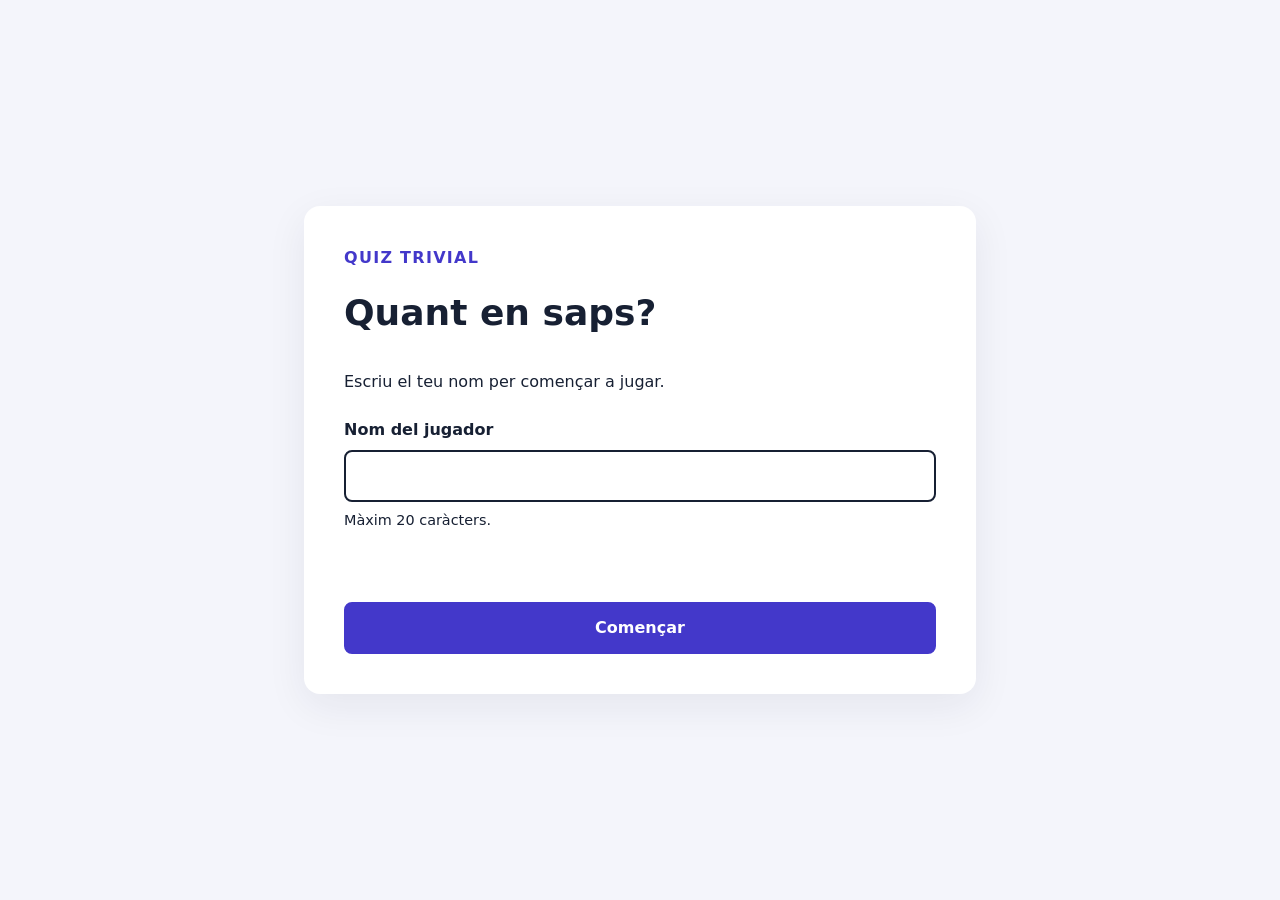
==== index.html @ 8fca5b32 "feat(game): inicia la partida i mostra les quatre opcions" ====
<!DOCTYPE html>
<html lang="ca">
<head>
  <meta charset="UTF-8">
  <meta name="viewport" content="width=device-width, initial-scale=1.0">
  <title>Quiz Trivial</title>
  <link rel="stylesheet" href="css/base.css">
  <link rel="stylesheet" href="css/access.css">
  <link rel="stylesheet" href="css/game.css">
  <link rel="stylesheet" href="css/results.css">
  <link rel="stylesheet" href="css/timer.css">
</head>
<body>
  <main>

    <!-- ===== PANTALLA screen-welcome (propietari: Joan) ===== -->

    <section class="screen" id="screen-welcome">
      <div class="card access-card">
        <header>
          <p class="access-eyebrow">Quiz Trivial</p>
          <h1>Quant en saps?</h1>
          <p>Escriu el teu nom per començar a jugar.</p>
        </header>
        <form id="welcome-form" novalidate>
          <label for="player-name">Nom del jugador</label>
          <input id="player-name" name="player-name" type="text"
                 autocomplete="nickname" required
                 aria-describedby="name-help name-error">
          <p id="name-help" class="access-help">Màxim 20 caràcters.</p>
          <p id="name-error" class="access-error" role="alert"></p>
          <button class="btn btn--primary" type="submit">Començar</button>
        </form>
      </div>
    </section>

    <!-- ===== PANTALLA screen-types (propietari: Joan) ===== -->

    <section class="screen" id="screen-types">
      <div class="card access-card">
        <header>
          <p class="access-eyebrow">Quiz Trivial</p>
          <h2 id="types-greeting" tabindex="-1">Hola!</h2>
          <p>Tria un tipus de preguntes.</p>
        </header>
        <div id="category-list" aria-label="Tipus de preguntes"></div>
      </div>
    </section>

    <!-- ===== PANTALLA screen-game (propietari: Pol) ===== -->

    <section class="screen" id="screen-game">
      <div class="card game-card">
        <p id="game-error" role="alert"></p>
        <div id="game-content" hidden>
          <header>
            <p id="game-category" class="game-category"></p>
            <div class="game-meta">
              <p id="game-progress"></p>
              <p id="game-score" aria-live="polite"></p>
            </div>
            <div id="timer"></div>
          </header>
          <h2 id="game-question" tabindex="-1"></h2>
          <div id="game-options" role="group" aria-labelledby="game-question"></div>
        </div>
        <button id="game-back" class="btn game-back" type="button">Tornar als tipus</button>
      </div>
    </section>

    <!-- ===== PANTALLA screen-results (propietari: Miquel) ===== -->

    <section class="screen" id="screen-results">
      <!-- Miquel: contingut aquí -->
    </section>

  </main>

  <script src="js/questions.js"></script>
  <script src="js/timer.js"></script>
  <script src="js/access.js"></script>
  <script src="js/game.js"></script>
  <script src="js/results.js"></script>
  <script src="js/main.js"></script>
</body>
</html>
---- css/base.css ----
/*
 * base.css
 * Propietari: Joan (joanosunaa)
 * Estils generals i visibilitat de les pantalles.
 */

:root {
  --color-primary: #4338ca;
  --color-bg: #f4f5fb;
  --color-text: #172033;
  --color-surface: #ffffff;
  --radius: 1rem;
  --space: 1rem;
}

* { box-sizing: border-box; }
body {
  margin: 0;
  background: var(--color-bg);
  color: var(--color-text);
  font-family: system-ui, -apple-system, "Segoe UI", sans-serif;
  line-height: 1.5;
}
button, input { font: inherit; }
button { cursor: pointer; }
img { display: block; max-width: 100%; }
h1, h2, p { margin-top: 0; }

/* main.js activa una sola pantalla amb la classe active. */
.screen { display: none; min-height: 100vh; padding: var(--space); }
.screen.active { display: grid; place-items: center; }
.card {
  width: 100%;
  max-width: 42rem;
  padding: calc(var(--space) * 1.5);
  border-radius: var(--radius);
  background: var(--color-surface);
  box-shadow: 0 12px 40px #17203312;
}
.btn {
  display: inline-flex;
  align-items: center;
  justify-content: center;
  min-height: 48px;
  padding: .75rem 1.25rem;
  border: 2px solid var(--color-primary);
  border-radius: calc(var(--radius) / 2);
  background: var(--color-surface);
  color: var(--color-primary);
  font-weight: 650;
  text-decoration: none;
  text-align: center;
}
.btn--primary { background: var(--color-primary); color: var(--color-surface); }
.btn:hover { filter: brightness(.93); }
.btn:disabled { opacity: .55; cursor: default; }
:focus-visible { outline: 3px solid var(--color-text); outline-offset: 4px; }
@media (min-width: 48rem) {
  .screen { padding: calc(var(--space) * 3); }
  .card { padding: calc(var(--space) * 2.5); }
}
---- css/access.css ----
/*
 * access.css
 * Propietari: Joan (joanosunaa)
 * Estils de les pantalles de nom i tipus.
 */

.access-card h1, .access-card h2 { font-size: clamp(1.75rem, 5vw, 2.25rem); }
.access-eyebrow { color: var(--color-primary); font-weight: 750; letter-spacing: .08em; text-transform: uppercase; }
#welcome-form { display: grid; gap: .5rem; margin-top: 1.5rem; }
#welcome-form label { font-weight: 650; }
#player-name {
  width: 100%; min-height: 48px; padding: .75rem;
  color: var(--color-text); background: var(--color-surface);
  border: 2px solid var(--color-text); border-radius: .5rem;
}
.access-help { font-size: .9rem; }
.access-error { min-height: 1.5em; font-weight: 650; }
#player-name[aria-invalid="true"] { border-style: dashed; }
#category-list { display: grid; gap: var(--space); margin-top: 1.5rem; }
.access-empty { grid-column: 1 / -1; }
@media (min-width: 48rem) {
  #category-list { grid-template-columns: repeat(2, minmax(0, 1fr)); }
}
---- css/game.css ----
/*
 * game.css
 * Propietari: Pol (polserrano)
 * Estils de la pantalla de joc.
 */
---- css/results.css ----
/*
 * results.css
 * Propietari: Miquel (miguelvico)
 * Estils de la pantalla de resultats.
 */
---- css/timer.css ----
/*
 * timer.css
 * Propietari: Guillem (guillembarjuan)
 * Estils del temporitzador.
 */

#timer {
  display: flex;
  align-items: center;
  gap: 0.75rem;
  margin: 1rem 0;
}

/* Número amb els segons restants */
.timer__number {
  min-width: 2ch;
  font-size: 1.75rem;
  font-weight: bold;
  font-variant-numeric: tabular-nums;
  text-align: right;
  color: var(--color-primary, #4f46e5);
  transition: color 0.3s ease;
}

/* Fons de la barra */
.timer__bar {
  flex: 1;
  height: 0.75rem;
  border-radius: 999px;
  overflow: hidden;
  background-color: var(--color-surface-muted, #e5e7eb);
}

/* Part plena de la barra: es va buidant cada segon */
.timer__fill {
  width: 100%;
  height: 100%;
  border-radius: inherit;
  background-color: var(--color-primary, #4f46e5);
  transition: width 1s linear, background-color 0.3s ease;
}

/* Últims 5 segons: tot en vermell */
#timer.timer--danger .timer__number {
  color: var(--color-danger, #dc2626);
}

#timer.timer--danger .timer__fill {
  background-color: var(--color-danger, #dc2626);
}

/* Si l'usuari prefereix menys animacions, la barra salta sense transició */
@media (prefers-reduced-motion: reduce) {
  .timer__number,
  .timer__fill {
    transition: none;
  }
}
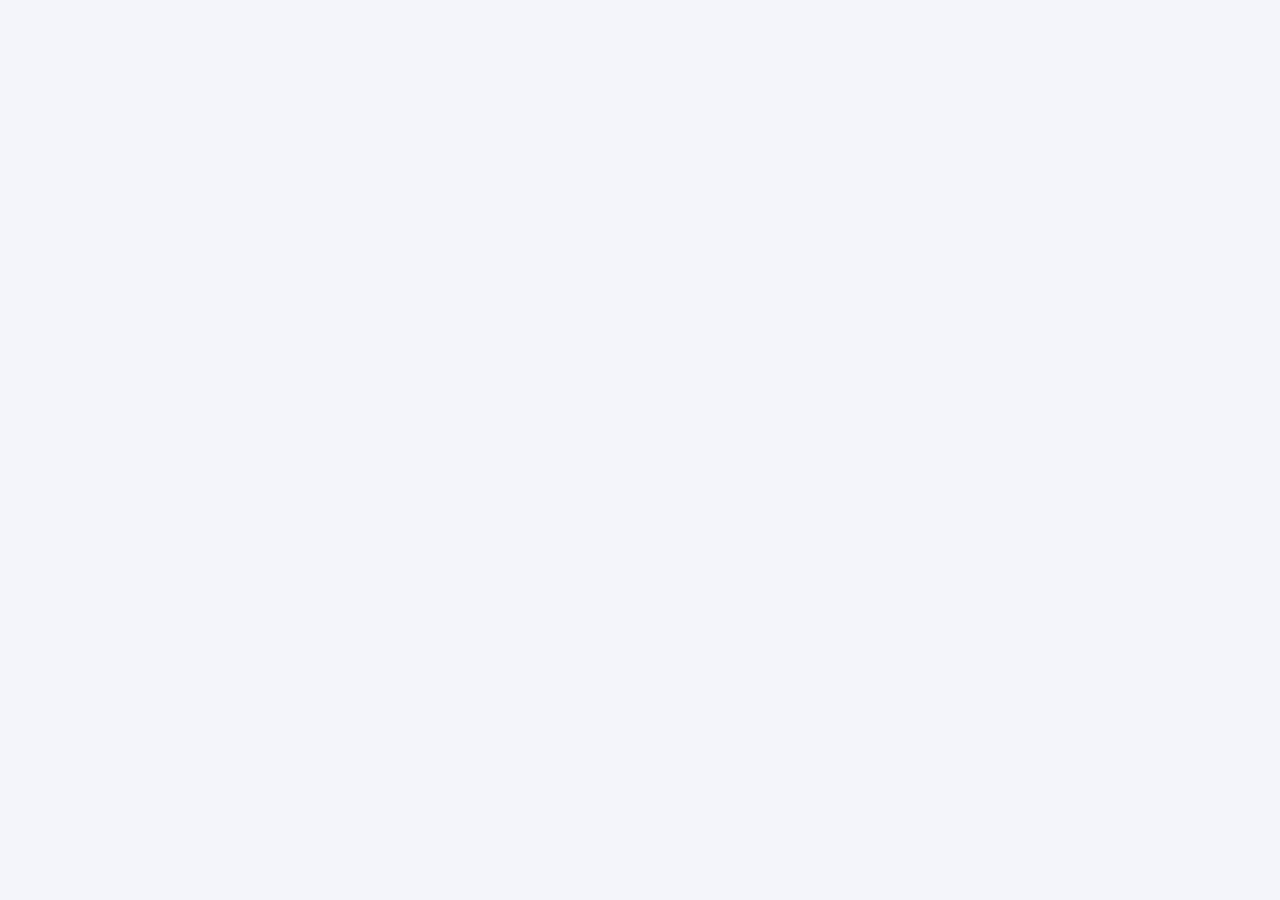
==== commit c8f7edcc: "feat(results): afegeix requisits, pantalla de resultats i estils" ====
--- a/index.html
+++ b/index.html
@@ -16,62 +16,44 @@
     <!-- ===== PANTALLA screen-welcome (propietari: Joan) ===== -->
 
     <section class="screen" id="screen-welcome">
-      <div class="card access-card">
-        <header>
-          <p class="access-eyebrow">Quiz Trivial</p>
-          <h1>Quant en saps?</h1>
-          <p>Escriu el teu nom per començar a jugar.</p>
-        </header>
-        <form id="welcome-form" novalidate>
-          <label for="player-name">Nom del jugador</label>
-          <input id="player-name" name="player-name" type="text"
-                 autocomplete="nickname" required
-                 aria-describedby="name-help name-error">
-          <p id="name-help" class="access-help">Màxim 20 caràcters.</p>
-          <p id="name-error" class="access-error" role="alert"></p>
-          <button class="btn btn--primary" type="submit">Començar</button>
-        </form>
-      </div>
+      <!-- Joan: contingut aquí -->
     </section>
 
     <!-- ===== PANTALLA screen-types (propietari: Joan) ===== -->
 
     <section class="screen" id="screen-types">
-      <div class="card access-card">
-        <header>
-          <p class="access-eyebrow">Quiz Trivial</p>
-          <h2 id="types-greeting" tabindex="-1">Hola!</h2>
-          <p>Tria un tipus de preguntes.</p>
-        </header>
-        <div id="category-list" aria-label="Tipus de preguntes"></div>
-      </div>
+      <!-- Joan: contingut aquí -->
     </section>
 
     <!-- ===== PANTALLA screen-game (propietari: Pol) ===== -->
 
     <section class="screen" id="screen-game">
-      <div class="card game-card">
-        <p id="game-error" role="alert"></p>
-        <div id="game-content" hidden>
-          <header>
-            <p id="game-category" class="game-category"></p>
-            <div class="game-meta">
-              <p id="game-progress"></p>
-              <p id="game-score" aria-live="polite"></p>
-            </div>
-            <div id="timer"></div>
-          </header>
-          <h2 id="game-question" tabindex="-1"></h2>
-          <div id="game-options" role="group" aria-labelledby="game-question"></div>
-        </div>
-        <button id="game-back" class="btn game-back" type="button">Tornar als tipus</button>
-      </div>
+      <!-- Pol: contingut aquí -->
+      <div id="timer"></div>
     </section>
 
     <!-- ===== PANTALLA screen-results (propietari: Miquel) ===== -->
 
     <section class="screen" id="screen-results">
-      <!-- Miquel: contingut aquí -->
+      <!-- ============================================================ -->
+<!-- SECCIÓ: PANTALLA DE RESULTATS (Propietari: Miquel Vico)       -->
+<!-- ============================================================ -->
+<section id="screen-results" class="screen">
+  <div class="card card--results">
+    <h2 id="results-title">Resultats finals</h2>
+    <p id="results-summary" class="results__summary"></p>
+    
+    <div id="results-list" class="results__list">
+      <!-- Les preguntes i respostes s'injectaran dinàmicament des de js/results.js -->
+    </div>
+
+    <div class="results__actions">
+      <button id="btn-restart" class="btn btn--primary">Tornar a jugar</button>
+      <button id="btn-exit" class="btn">Sortir</button>
+    </div>
+  </div>
+</section>
+<!-- ============================================================ -->
     </section>
 
   </main>
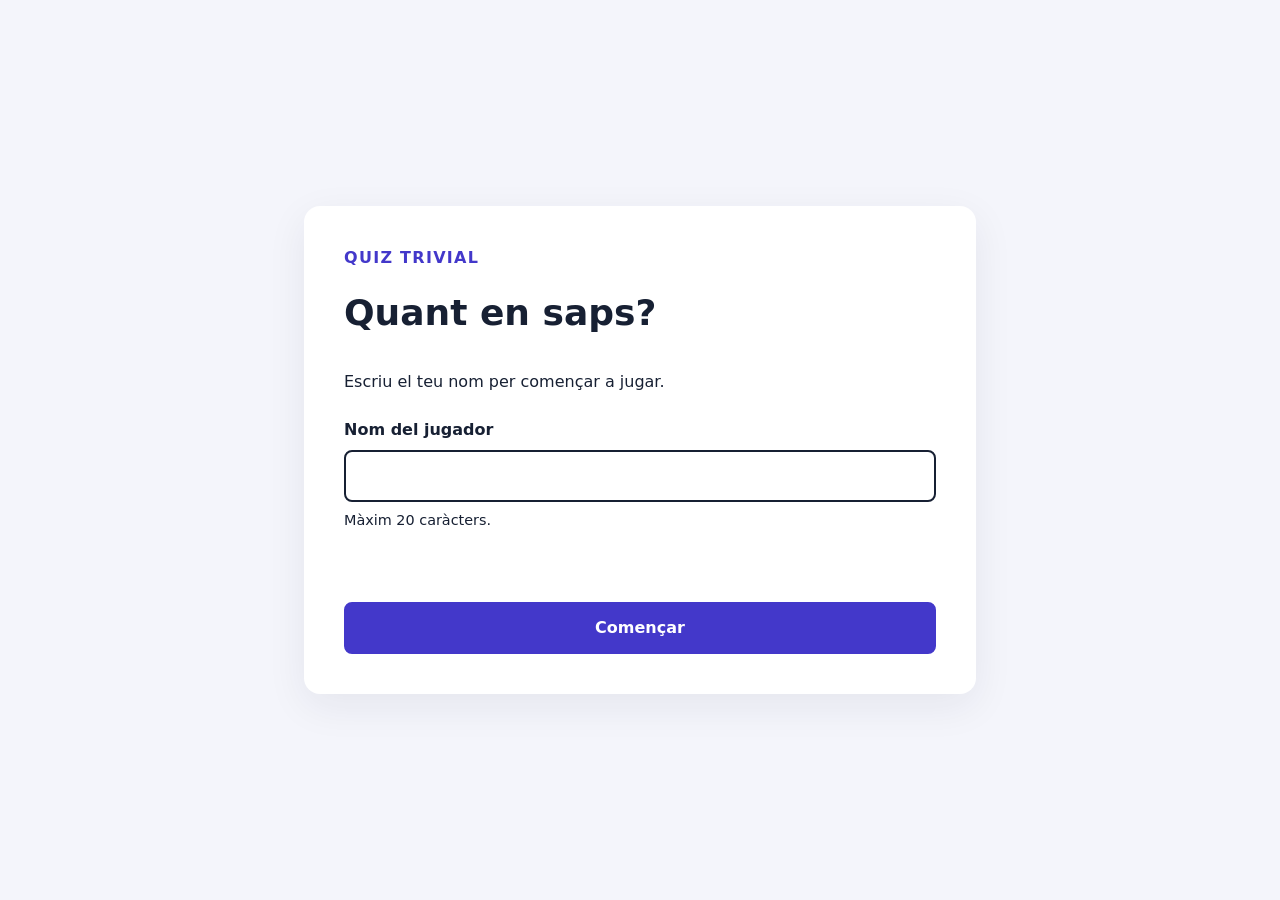
==== commit 8f30023c: "feat(game): integra el temps i registra les respostes esgotades" ====
--- a/index.html
+++ b/index.html
@@ -16,44 +16,65 @@
     <!-- ===== PANTALLA screen-welcome (propietari: Joan) ===== -->
 
     <section class="screen" id="screen-welcome">
-      <!-- Joan: contingut aquí -->
+      <div class="card access-card">
+        <header>
+          <p class="access-eyebrow">Quiz Trivial</p>
+          <h1>Quant en saps?</h1>
+          <p>Escriu el teu nom per començar a jugar.</p>
+        </header>
+        <form id="welcome-form" novalidate>
+          <label for="player-name">Nom del jugador</label>
+          <input id="player-name" name="player-name" type="text"
+                 autocomplete="nickname" required
+                 aria-describedby="name-help name-error">
+          <p id="name-help" class="access-help">Màxim 20 caràcters.</p>
+          <p id="name-error" class="access-error" role="alert"></p>
+          <button class="btn btn--primary" type="submit">Començar</button>
+        </form>
+      </div>
     </section>
 
     <!-- ===== PANTALLA screen-types (propietari: Joan) ===== -->
 
     <section class="screen" id="screen-types">
-      <!-- Joan: contingut aquí -->
+      <div class="card access-card">
+        <header>
+          <p class="access-eyebrow">Quiz Trivial</p>
+          <h2 id="types-greeting" tabindex="-1">Hola!</h2>
+          <p>Tria un tipus de preguntes.</p>
+        </header>
+        <div id="category-list" aria-label="Tipus de preguntes"></div>
+      </div>
     </section>
 
     <!-- ===== PANTALLA screen-game (propietari: Pol) ===== -->
 
     <section class="screen" id="screen-game">
-      <!-- Pol: contingut aquí -->
-      <div id="timer"></div>
+      <div class="card game-card">
+        <p id="game-error" role="alert"></p>
+        <div id="game-content" hidden>
+          <header>
+            <p id="game-category" class="game-category"></p>
+            <div class="game-meta">
+              <p id="game-progress"></p>
+              <p id="game-score" aria-live="polite"></p>
+            </div>
+            <div id="timer"></div>
+            <p id="game-time" class="game-time"></p>
+          </header>
+          <h2 id="game-question" tabindex="-1"></h2>
+          <div id="game-options" role="group" aria-labelledby="game-question"></div>
+          <p id="game-feedback" class="game-feedback" role="status" aria-live="polite"></p>
+          <button id="game-next" class="btn btn--primary" type="button" hidden>Següent</button>
+        </div>
+        <button id="game-back" class="btn game-back" type="button">Tornar als tipus</button>
+      </div>
     </section>
 
     <!-- ===== PANTALLA screen-results (propietari: Miquel) ===== -->
 
     <section class="screen" id="screen-results">
-      <!-- ============================================================ -->
-<!-- SECCIÓ: PANTALLA DE RESULTATS (Propietari: Miquel Vico)       -->
-<!-- ============================================================ -->
-<section id="screen-results" class="screen">
-  <div class="card card--results">
-    <h2 id="results-title">Resultats finals</h2>
-    <p id="results-summary" class="results__summary"></p>
-    
-    <div id="results-list" class="results__list">
-      <!-- Les preguntes i respostes s'injectaran dinàmicament des de js/results.js -->
-    </div>
-
-    <div class="results__actions">
-      <button id="btn-restart" class="btn btn--primary">Tornar a jugar</button>
-      <button id="btn-exit" class="btn">Sortir</button>
-    </div>
-  </div>
-</section>
-<!-- ============================================================ -->
+      <!-- Miquel: contingut aquí -->
     </section>
 
   </main>
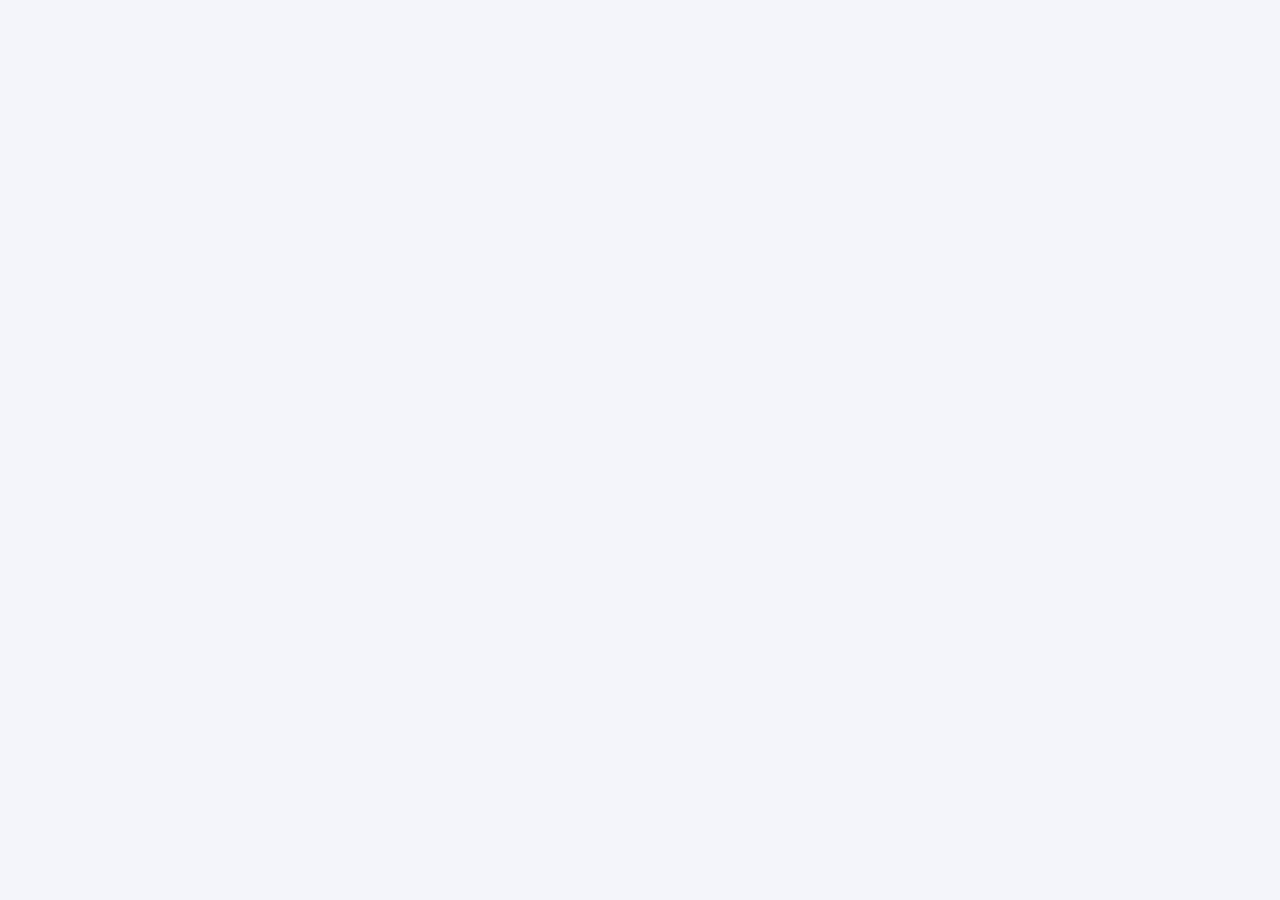
==== commit 78d1d837: "commit acabat" ====
--- a/index.html
+++ b/index.html
@@ -16,65 +16,44 @@
     <!-- ===== PANTALLA screen-welcome (propietari: Joan) ===== -->
 
     <section class="screen" id="screen-welcome">
-      <div class="card access-card">
-        <header>
-          <p class="access-eyebrow">Quiz Trivial</p>
-          <h1>Quant en saps?</h1>
-          <p>Escriu el teu nom per començar a jugar.</p>
-        </header>
-        <form id="welcome-form" novalidate>
-          <label for="player-name">Nom del jugador</label>
-          <input id="player-name" name="player-name" type="text"
-                 autocomplete="nickname" required
-                 aria-describedby="name-help name-error">
-          <p id="name-help" class="access-help">Màxim 20 caràcters.</p>
-          <p id="name-error" class="access-error" role="alert"></p>
-          <button class="btn btn--primary" type="submit">Començar</button>
-        </form>
-      </div>
+      <!-- Joan: contingut aquí -->
     </section>
 
     <!-- ===== PANTALLA screen-types (propietari: Joan) ===== -->
 
     <section class="screen" id="screen-types">
-      <div class="card access-card">
-        <header>
-          <p class="access-eyebrow">Quiz Trivial</p>
-          <h2 id="types-greeting" tabindex="-1">Hola!</h2>
-          <p>Tria un tipus de preguntes.</p>
-        </header>
-        <div id="category-list" aria-label="Tipus de preguntes"></div>
-      </div>
+      <!-- Joan: contingut aquí -->
     </section>
 
     <!-- ===== PANTALLA screen-game (propietari: Pol) ===== -->
 
     <section class="screen" id="screen-game">
-      <div class="card game-card">
-        <p id="game-error" role="alert"></p>
-        <div id="game-content" hidden>
-          <header>
-            <p id="game-category" class="game-category"></p>
-            <div class="game-meta">
-              <p id="game-progress"></p>
-              <p id="game-score" aria-live="polite"></p>
-            </div>
-            <div id="timer"></div>
-            <p id="game-time" class="game-time"></p>
-          </header>
-          <h2 id="game-question" tabindex="-1"></h2>
-          <div id="game-options" role="group" aria-labelledby="game-question"></div>
-          <p id="game-feedback" class="game-feedback" role="status" aria-live="polite"></p>
-          <button id="game-next" class="btn btn--primary" type="button" hidden>Següent</button>
-        </div>
-        <button id="game-back" class="btn game-back" type="button">Tornar als tipus</button>
-      </div>
+      <!-- Pol: contingut aquí -->
+      <div id="timer"></div>
     </section>
 
     <!-- ===== PANTALLA screen-results (propietari: Miquel) ===== -->
 
     <section class="screen" id="screen-results">
-      <!-- Miquel: contingut aquí -->
+      <!-- ============================================================ -->
+<!-- SECCIÓ: PANTALLA DE RESULTATS (Propietari: Miquel Vico)       -->
+<!-- ============================================================ -->
+<section id="screen-results" class="screen">
+  <div class="card card--results">
+    <h2 id="results-title">Resultats finals</h2>
+    <p id="results-summary" class="results__summary"></p>
+    
+    <div id="results-list" class="results__list">
+      <!-- Les preguntes i respostes s'injectaran dinàmicament des de js/results.js -->
+    </div>
+
+    <div class="results__actions">
+      <button id="btn-restart" class="btn btn--primary">Tornar a jugar</button>
+      <button id="btn-exit" class="btn">Sortir</button>
+    </div>
+  </div>
+</section>
+<!-- ============================================================ -->
     </section>
 
   </main>
--- a/css/game.css
+++ b/css/game.css
@@ -3,3 +3,30 @@
  * Propietari: Pol (polserrano)
  * Estils de la pantalla de joc.
  */
+
+.game-card { max-width: 46rem; }
+.game-card [hidden] { display: none !important; }
+.game-category {
+  color: var(--color-primary);
+  font-weight: 750;
+  letter-spacing: .06em;
+  text-transform: uppercase;
+}
+.game-meta { display: flex; flex-wrap: wrap; justify-content: space-between; gap: .5rem 1rem; }
+.game-meta p { margin-bottom: .5rem; font-weight: 650; }
+.game-time { font-size: .9rem; margin-top: .5rem; }
+#game-question { margin-block: 1.5rem; line-height: 1.35; overflow-wrap: anywhere; }
+#game-options { display: grid; gap: .75rem; }
+.game-option { justify-content: flex-start; text-align: left; overflow-wrap: anywhere; }
+/* El text del feedback acompanya els colors per no dependre només del color. */
+.game-option.disabled { opacity: 1; cursor: default; color: var(--color-text); border-color: #cbd0df; }
+.game-option.correct { background: #e6f7ee; border-color: #147a45; color: #115c35; }
+.game-option.wrong { background: #fff0f0; border-color: #b42332; color: #8c1b28; }
+.game-option:disabled:hover { filter: none; }
+.game-feedback { min-height: 3rem; margin-block: 1rem; font-weight: 650; }
+.game-back { margin-top: 1.25rem; font-size: .9rem; }
+#game-error:empty { display: none; }
+#game-error { color: #8c1b28; font-weight: 650; }
+@media (min-width: 40rem) {
+  #game-options { grid-template-columns: repeat(2, minmax(0, 1fr)); }
+}
--- a/css/results.css
+++ b/css/results.css
@@ -1,5 +1,90 @@
-/*
- * results.css
- * Propietari: Miquel (miguelvico)
- * Estils de la pantalla de resultats.
+/**
+ * css/results.css
+ * Propietari: Miquel Vico
+ * Estils específics per a la pantalla de resultats.
  */
+
+.card--results {
+  max-width: 650px;
+  margin: 0 auto;
+}
+
+.results__summary {
+  font-size: 1.25rem;
+  font-weight: bold;
+  text-align: center;
+  margin-bottom: 1.5rem;
+  color: var(--color-primary, #2c3e50);
+}
+
+.results__list {
+  display: flex;
+  flex-direction: column;
+  gap: 1rem;
+  max-height: 50vh;
+  overflow-y: auto;
+  margin-bottom: 1.5rem;
+  padding-right: 0.5rem;
+}
+
+.results__item {
+  border: 1px solid var(--color-border, #e0e0e0);
+  border-left: 5px solid var(--color-border, #ccc);
+  border-radius: 6px;
+  padding: 0.75rem 1rem;
+  background-color: var(--color-bg-card, #f9f9f9);
+}
+
+.results__item--correct {
+  border-left-color: #2ecc71;
+  background-color: #f0fff4;
+}
+
+.results__item--incorrect {
+  border-left-color: #e74c3c;
+  background-color: #fff5f5;
+}
+
+.results__question-text {
+  font-weight: 600;
+  margin-bottom: 0.35rem;
+}
+
+.results__answer-info {
+  font-size: 0.95rem;
+  line-height: 1.4;
+}
+
+.results__badge {
+  display: inline-block;
+  padding: 0.15rem 0.4rem;
+  border-radius: 4px;
+  font-size: 0.8rem;
+  font-weight: bold;
+  text-transform: uppercase;
+  margin-right: 0.5rem;
+}
+
+.results__badge--ok {
+  background-color: #2ecc71;
+  color: #ffffff;
+}
+
+.results__badge--fail {
+  background-color: #e74c3c;
+  color: #ffffff;
+}
+
+.results__correct-solution {
+  margin-top: 0.25rem;
+  font-size: 0.9rem;
+  color: #d35400;
+  font-style: italic;
+}
+
+.results__actions {
+  display: flex;
+  gap: 1rem;
+  justify-content: center;
+  margin-top: 1rem;
+}
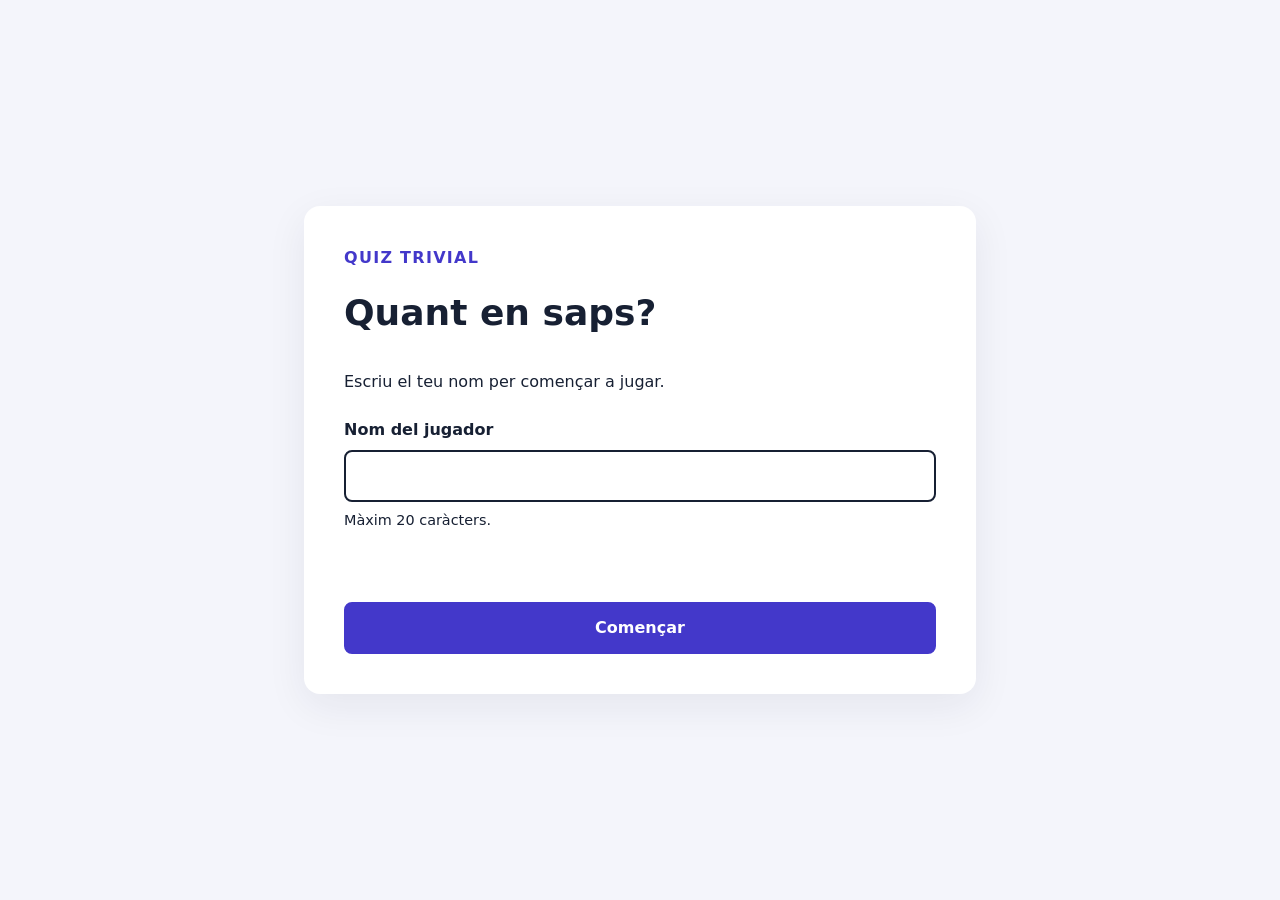
==== commit 02b35bad: "Merge branch 'feature/game-core' into dev/pol" ====
--- a/index.html
+++ b/index.html
@@ -16,44 +16,65 @@
     <!-- ===== PANTALLA screen-welcome (propietari: Joan) ===== -->
 
     <section class="screen" id="screen-welcome">
-      <!-- Joan: contingut aquí -->
+      <div class="card access-card">
+        <header>
+          <p class="access-eyebrow">Quiz Trivial</p>
+          <h1>Quant en saps?</h1>
+          <p>Escriu el teu nom per començar a jugar.</p>
+        </header>
+        <form id="welcome-form" novalidate>
+          <label for="player-name">Nom del jugador</label>
+          <input id="player-name" name="player-name" type="text"
+                 autocomplete="nickname" required
+                 aria-describedby="name-help name-error">
+          <p id="name-help" class="access-help">Màxim 20 caràcters.</p>
+          <p id="name-error" class="access-error" role="alert"></p>
+          <button class="btn btn--primary" type="submit">Començar</button>
+        </form>
+      </div>
     </section>
 
     <!-- ===== PANTALLA screen-types (propietari: Joan) ===== -->
 
     <section class="screen" id="screen-types">
-      <!-- Joan: contingut aquí -->
+      <div class="card access-card">
+        <header>
+          <p class="access-eyebrow">Quiz Trivial</p>
+          <h2 id="types-greeting" tabindex="-1">Hola!</h2>
+          <p>Tria un tipus de preguntes.</p>
+        </header>
+        <div id="category-list" aria-label="Tipus de preguntes"></div>
+      </div>
     </section>
 
     <!-- ===== PANTALLA screen-game (propietari: Pol) ===== -->
 
     <section class="screen" id="screen-game">
-      <!-- Pol: contingut aquí -->
-      <div id="timer"></div>
+      <div class="card game-card">
+        <p id="game-error" role="alert"></p>
+        <div id="game-content" hidden>
+          <header>
+            <p id="game-category" class="game-category"></p>
+            <div class="game-meta">
+              <p id="game-progress"></p>
+              <p id="game-score" aria-live="polite"></p>
+            </div>
+            <div id="timer"></div>
+            <p id="game-time" class="game-time"></p>
+          </header>
+          <h2 id="game-question" tabindex="-1"></h2>
+          <div id="game-options" role="group" aria-labelledby="game-question"></div>
+          <p id="game-feedback" class="game-feedback" role="status" aria-live="polite"></p>
+          <button id="game-next" class="btn btn--primary" type="button" hidden>Següent</button>
+        </div>
+        <button id="game-back" class="btn game-back" type="button">Tornar als tipus</button>
+      </div>
     </section>
 
     <!-- ===== PANTALLA screen-results (propietari: Miquel) ===== -->
 
     <section class="screen" id="screen-results">
-      <!-- ============================================================ -->
-<!-- SECCIÓ: PANTALLA DE RESULTATS (Propietari: Miquel Vico)       -->
-<!-- ============================================================ -->
-<section id="screen-results" class="screen">
-  <div class="card card--results">
-    <h2 id="results-title">Resultats finals</h2>
-    <p id="results-summary" class="results__summary"></p>
-    
-    <div id="results-list" class="results__list">
-      <!-- Les preguntes i respostes s'injectaran dinàmicament des de js/results.js -->
-    </div>
-
-    <div class="results__actions">
-      <button id="btn-restart" class="btn btn--primary">Tornar a jugar</button>
-      <button id="btn-exit" class="btn">Sortir</button>
-    </div>
-  </div>
-</section>
-<!-- ============================================================ -->
+      <!-- Miquel: contingut aquí -->
     </section>
 
   </main>
